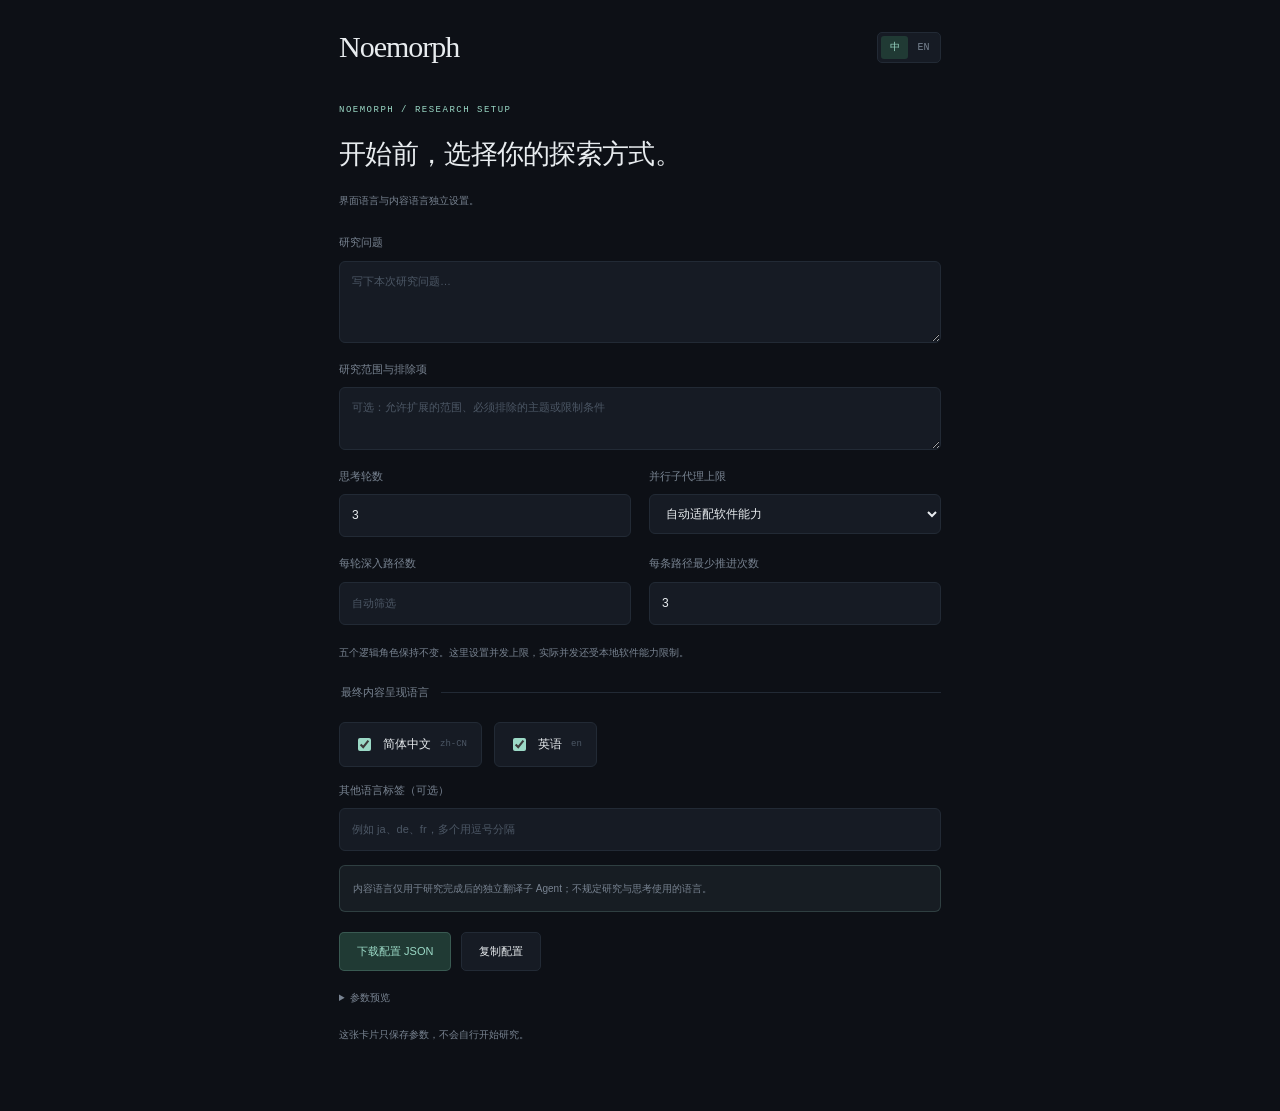
==== examples/run-card.html @ e2eb8083 "Publish Noemorph source with preserved Socrates core and interrupted acceptance disclosed" ====
<!doctype html>
<html lang="zh-CN" data-theme="dark"><head><meta charset="utf-8"><meta name="viewport" content="width=device-width,initial-scale=1"><meta name="color-scheme" content="dark light"><title>Noemorph · Run settings</title><style>@charset "UTF-8";
:root{--bg:#0d1016;--panel:#11151c;--panel-alt:#161b24;--canvas:#0b0f15;--fg:#e8ecef;--muted:#788391;--faint:#4c5765;--border:#222a35;--teal:#9bd9c6;--teal-soft:#203a34;--violet:#b6a0e4;--blue:#86b6dc;--gold:#dbbd7b;--rose:#d98f92;--edge-color:#384552;--grid:#1f2834;--shadow:0 20px 70px #0006;--sidebar:254px;--inspector:310px;font-family:Inter,-apple-system,BlinkMacSystemFont,"Segoe UI","PingFang SC","Microsoft YaHei",sans-serif;color:var(--fg);background:var(--bg);font-synthesis:none}
[data-theme=light]{--bg:#f4f3ef;--panel:#f9f8f5;--panel-alt:#efeee8;--canvas:#f3f3ee;--fg:#26342f;--muted:#6b7a73;--faint:#8c9690;--border:#dddfd6;--teal:#377c64;--teal-soft:#e1ece4;--violet:#8060ab;--blue:#487da4;--gold:#967233;--rose:#b45860;--edge-color:#bac7bd;--grid:#dce1d8;--shadow:0 20px 70px #29332912}
*{box-sizing:border-box}body{margin:0;overflow:hidden;font-size:13px}button,input,select{font:inherit}button,a,input,select{-webkit-tap-highlight-color:transparent}button{cursor:pointer;color:inherit;border:0;background:none}button:disabled{cursor:default;opacity:.45}a{color:inherit;text-decoration:none}button,input,select,a{-webkit-font-smoothing:antialiased}button:focus-visible,a:focus-visible,select:focus-visible,input:focus-visible,[tabindex]:focus-visible{outline:2px solid var(--teal);outline-offset:4px}button:hover{color:var(--teal)}button{transition:background .16s,color .16s,border-color .16s}button[hidden],[hidden]{display:none!important}.workspace{display:grid;grid-template-columns:var(--sidebar) minmax(0,1fr) var(--inspector);height:100dvh;min-height:500px}.workspace.inspector-closed{grid-template-columns:var(--sidebar) minmax(0,1fr)}.sidebar{padding:30px 22px 16px;background:var(--panel);border-right:1px solid var(--border);display:flex;flex-direction:column;overflow-y:auto;z-index:30}.brand{display:flex;align-items:center;gap:13px;font:29px Georgia,"Times New Roman",serif;letter-spacing:-1px}.brand-mark{width:38px;height:38px;position:relative;border:1px solid #6a8e7f;border-radius:50%;display:grid;place-items:center;font-size:33px;line-height:1;color:var(--teal);font-style:italic}.brand-mark>span{position:absolute;font:13px sans-serif;right:-6px;top:-2px;background:var(--panel);padding:2px}.brand-version{font:8px ui-monospace,SFMono-Regular,monospace;letter-spacing:2.2px;color:var(--muted);display:block;margin-top:7px}.tagline{font:italic 14px/1.6 Georgia,serif;color:var(--muted);margin:23px 0 21px 2px;letter-spacing:.2px}.sidebar-rule{height:1px;background:var(--border);margin-bottom:24px}.eyebrow{font:9px/1.5 ui-monospace,SFMono-Regular,monospace;color:var(--muted);letter-spacing:1.5px;display:flex;align-items:center;gap:10px}.live-dot{display:inline-block;width:5px;height:5px;background:var(--teal);border-radius:50%;box-shadow:0 0 8px #9bd9c62b;flex-shrink:0}.project-card{display:flex;width:100%;align-items:center;gap:10px;text-align:left;border:1px solid var(--border);border-radius:8px;padding:13px 11px;margin:12px 0 0;background:var(--panel-alt)}.project-icon{font-size:21px;color:var(--teal)}.project-card>span:nth-child(2){min-width:0;flex:1}.project-card strong{font-size:11px;font-weight:500;display:block;white-space:nowrap;overflow:hidden;text-overflow:ellipsis}.project-card small{display:block;font-size:9px;color:var(--muted);margin-top:6px}.project-arrow{color:var(--muted)}.demo-notice{font-size:9px;color:var(--gold);line-height:1.6;margin-top:10px}.section-heading{display:flex;align-items:center;justify-content:space-between;font-size:10px;color:var(--muted);margin:27px 2px 12px}.section-heading>span{font:8px ui-monospace,monospace;letter-spacing:1px;color:var(--faint)}.text-button{font-size:10px;padding:0;color:var(--faint)}.view-nav{display:grid;gap:4px}.view-nav>button{display:flex;align-items:center;gap:11px;padding:11px 12px;text-align:left;border-radius:6px;font-size:12px;color:var(--muted)}.view-nav>button.active{color:var(--teal);background:var(--teal-soft)}.view-nav>button>span:first-child{font-size:16px;width:18px}.nav-count{font:10px ui-monospace,monospace;margin-left:auto;opacity:.8}.role-filters{display:grid;gap:7px}.role-filter{display:flex;gap:9px;align-items:center;text-align:left;width:100%;padding:5px 2px;font-size:11px;color:var(--fg)}.role-filter[aria-pressed=false]{opacity:.35}.role-dot{width:6px;height:6px;border-radius:50%;background:var(--role);box-shadow:0 0 0 3px color-mix(in srgb,var(--role) 9%,transparent);flex-shrink:0}.role-filter .role-count{font:9px ui-monospace,monospace;color:var(--muted);margin-left:auto}.role-check{width:11px;height:11px;border:1px solid var(--faint);border-radius:3px;margin-right:3px;display:grid;place-items:center;font-size:9px;color:var(--muted)}.round-pills{display:flex;flex-wrap:wrap;gap:6px}.round-pills button{font:10px ui-monospace,monospace;color:var(--muted);padding:6px 9px;border:1px solid var(--border);border-radius:4px}.round-pills button.active{background:var(--teal-soft);color:var(--teal);border-color:color-mix(in srgb,var(--teal) 35%,transparent)}.status-select-label{display:block;font-size:10px;color:var(--muted);margin:20px 2px 8px}select{color:var(--fg);background:var(--panel-alt);border:1px solid var(--border);border-radius:5px;padding:9px;font-size:11px;width:100%}.sidebar-bottom{margin-top:auto;padding-top:30px}.local-label{font:8px ui-monospace,monospace;letter-spacing:1.2px;color:var(--muted);display:flex;gap:7px;align-items:center}.import-button{display:flex;gap:10px;align-items:center;margin-top:15px;border:1px solid var(--border);border-radius:6px;padding:11px;font-size:11px;width:100%}.import-button>span{font-size:18px;color:var(--muted)}kbd{font:9px ui-monospace,monospace;color:var(--faint);border:1px solid var(--border);border-radius:3px;padding:2px 4px}.import-button kbd{margin-left:auto;font-size:8px}.sidebar-bottom p{font-size:9px;color:var(--faint);text-align:center;margin:17px 0 0}.main{min-width:0;display:flex;flex-direction:column;height:100dvh;min-height:500px;position:relative}.topbar{height:68px;flex-shrink:0;border-bottom:1px solid var(--border);display:flex;align-items:center;justify-content:space-between;padding:0 30px}.breadcrumb{display:flex;gap:13px;align-items:center;font-size:10px;color:var(--muted)}.breadcrumb strong{font-weight:500;color:var(--fg)}.slash{color:var(--faint)}.small-tag{font:7px ui-monospace,monospace;letter-spacing:1px;padding:4px 6px;border:1px solid var(--border);border-radius:3px;color:var(--muted)}.topbar-actions{display:flex;align-items:center;gap:12px;position:relative}.icon-button{min-width:30px;height:30px;border:1px solid transparent;border-radius:5px;font-size:16px;display:grid;place-items:center;color:var(--muted)}.icon-button:hover,.icon-button.active{background:var(--panel-alt);border-color:var(--border);color:var(--fg)}#help-button{font:12px Georgia,serif;border:1px solid var(--border);width:23px;min-width:23px;height:23px;border-radius:50%}.button{font-size:11px;border:1px solid var(--border);border-radius:5px;padding:9px 13px;background:var(--panel-alt)}.export-button{display:flex;align-items:center;gap:9px}.chevron{color:var(--muted)}.popover{position:absolute;right:0;top:44px;z-index:60;background:var(--panel);padding:6px;border:1px solid var(--border);box-shadow:var(--shadow);border-radius:8px;min-width:210px}.popover button{display:block;width:100%;text-align:left;padding:11px;font-size:12px;border-radius:4px}.popover button:hover{background:var(--panel-alt)}.popover button>span{display:block;color:var(--muted);font-size:9px;margin-top:5px}.research-header{padding:31px 32px 29px;display:flex;align-items:center;gap:28px;justify-content:space-between;border-bottom:1px solid var(--border)}.research-header>div:first-child{min-width:0}.research-header .eyebrow{font-size:8px;letter-spacing:1.65px;color:var(--teal)}h1{font-size:25px;font-weight:450;letter-spacing:-.7px;margin:12px 0 10px;line-height:1.5}h1 em{font-style:normal;color:var(--muted)}#question-title{font-size:11px;color:var(--muted);margin:0;line-height:1.7;max-width:620px;display:-webkit-box;-webkit-line-clamp:2;-webkit-box-orient:vertical;overflow:hidden}.research-stats{display:flex;gap:25px;flex-shrink:0}.research-stats>div{display:flex;flex-direction:column;gap:9px;min-width:52px}.research-stats strong{font:30px/1 Georgia,serif;font-weight:normal}.research-stats span{font-size:9px;color:var(--muted);white-space:nowrap}.research-stats>div:last-child strong{color:var(--teal)}.map-toolbar{height:64px;flex-shrink:0;display:flex;align-items:center;justify-content:space-between;padding:0 25px;border-bottom:1px solid var(--border);gap:12px}.map-title{display:flex;gap:10px;align-items:center;white-space:nowrap}.map-title strong{font-size:11px;font-weight:500}.map-title .muted{font:9px ui-monospace,monospace}.muted{color:var(--muted)}.map-indicator{width:5px;height:5px;background:var(--teal);border-radius:50%}.toolbar-actions{display:flex;align-items:center;gap:8px}.search-box{display:flex;gap:9px;align-items:center;position:relative;border:1px solid var(--border);border-radius:5px;padding:7px 9px;color:var(--muted);background:var(--panel)}.search-box input{background:none;border:none;outline:none;color:var(--fg);font-size:10px;width:170px;min-width:0}.search-box input::placeholder{color:var(--faint)}.search-box kbd{border:0}.search-results{position:absolute;top:39px;right:0;min-width:320px;width:100%;max-height:380px;overflow:auto;border:1px solid var(--border);border-radius:7px;background:var(--panel);box-shadow:var(--shadow);padding:6px;z-index:50}.search-results>button{padding:11px;text-align:left;display:flex;align-items:flex-start;gap:10px;width:100%;font-size:11px;line-height:1.5;border-radius:4px}.search-results>button:hover,.search-results>button:focus{background:var(--panel-alt)}.search-results small{display:block;color:var(--muted);font-size:9px;margin-top:4px}.search-results p{padding:10px;font-size:11px}.map-area{position:relative;flex:1;min-height:200px;overflow:hidden;background-color:var(--canvas);background-image:radial-gradient(var(--grid) .65px,transparent .65px);background-size:22px 22px}.map-ambient{position:absolute;width:700px;height:700px;left:50%;top:42%;transform:translate(-50%,-50%);background:radial-gradient(ellipse, color-mix(in srgb,var(--teal) 3%,transparent),transparent 63%);pointer-events:none}#graph{width:100%;height:100%;display:block;cursor:grab;touch-action:none;position:relative;user-select:none}#graph.dragging{cursor:grabbing}.canvas-caption{position:absolute;top:23px;left:26px;display:flex;gap:10px;pointer-events:none;color:var(--faint)}.canvas-caption .compass{font-size:24px;opacity:.7}.canvas-caption>div{font:7px ui-monospace,monospace;letter-spacing:1.5px;padding-top:4px}.canvas-caption small{font:9px/1.4 sans-serif;letter-spacing:.4px;display:block;margin-top:7px;color:var(--faint)}.map-bottom{position:absolute;bottom:20px;left:26px;right:22px;display:flex;justify-content:space-between;align-items:flex-end;gap:16px;pointer-events:none}.map-bottom>*{pointer-events:auto}.map-legend{display:flex;gap:14px;flex-wrap:wrap;padding-bottom:7px;font-size:8px;color:var(--muted);max-width:65%}.map-legend>span{display:flex;gap:6px;align-items:center}.map-legend i{display:block;width:16px;height:0;border-top:1px solid var(--muted);opacity:.7}.map-legend i.legend-dashed{border-top-style:dashed}.map-legend i.legend-frontier{width:6px;height:6px;border:1px dashed var(--muted);border-radius:50%}.zoom-controls{display:flex;align-items:center;background:var(--panel);border:1px solid var(--border);border-radius:6px;box-shadow:0 3px 12px #0002;padding:3px}.zoom-controls>button{width:28px;height:28px;font-size:17px;color:var(--muted);border-radius:3px}.zoom-controls>button:hover{background:var(--panel-alt);color:var(--fg)}.zoom-controls #zoom-level{font:9px ui-monospace,monospace;width:45px}.zoom-controls>span{height:16px;width:1px;background:var(--border);margin:0 3px}.minimap-wrap{position:absolute;bottom:77px;right:22px;background:color-mix(in srgb,var(--panel) 90%,transparent);border:1px solid var(--border);border-radius:5px;width:150px;padding:9px}.minimap-label{font:6px ui-monospace,monospace;letter-spacing:1px;color:var(--faint);display:flex;justify-content:space-between;margin-bottom:4px}#minimap{width:100%;height:77px;display:block;cursor:crosshair}.minimap-viewport{fill:color-mix(in srgb,var(--teal) 6%,transparent);stroke:var(--teal);stroke-width:.6;rx:3}.node{cursor:pointer;outline:none;--node-color:var(--teal)}.node circle.halo{fill:var(--node-color);opacity:0;transition:opacity .25s}.node .disc{fill:var(--canvas);stroke:var(--node-color);stroke-width:1.4;transition:fill .15s,stroke-width .15s}.node .inner-disc{fill:var(--node-color);opacity:.09}.node.frontier .disc,.node.blocked .disc{stroke-dasharray:3 4;opacity:.7}.node.question .disc{fill:var(--teal-soft);stroke-width:1.5}.node.selected .halo{opacity:.11}.node.selected .disc,.node:focus-visible .disc{stroke-width:2.7}.node:hover .halo{opacity:.1}.node.selected .orbit{opacity:.5}.node .orbit{fill:none;stroke:var(--node-color);stroke-width:.6;opacity:0;stroke-dasharray:2 5}.node .node-symbol{font:16px Georgia,serif;fill:var(--node-color);text-anchor:middle;dominant-baseline:central}.node.question .node-symbol{font-size:28px;font-style:italic}.node .node-label{font-size:12px;fill:var(--fg);text-anchor:middle;paint-order:stroke;stroke:var(--canvas);stroke-width:5px;stroke-linejoin:round;pointer-events:none}.node .node-meta{font:8px ui-monospace,monospace;fill:var(--muted);text-anchor:middle;paint-order:stroke;stroke:var(--canvas);stroke-width:4px;pointer-events:none}.node .expand-badge circle{fill:var(--panel-alt);stroke:var(--node-color);stroke-width:.8}.node .expand-badge text{font:8px ui-monospace,monospace;text-anchor:middle;dominant-baseline:central;fill:var(--node-color)}.node .node-link-button circle{fill:var(--panel);stroke:var(--border);stroke-width:1}.node .node-link-button text{font:11px sans-serif;fill:var(--muted);text-anchor:middle;dominant-baseline:central}.node .node-link-button:hover circle{stroke:var(--node-color)}.node .node-link-button:hover text{fill:var(--node-color)}.edge-path{fill:none;stroke:var(--edge-color);stroke-width:1;opacity:.75}.edge-path.analogy,.edge-path.transfer,.edge-path.related{stroke-dasharray:4 5}.edge-path.conflict{stroke:var(--rose);stroke-dasharray:3 4}.edge-path.highlight{stroke:var(--teal);opacity:.75;stroke-width:1.5}.edge-label{font-size:8px;fill:var(--faint);text-anchor:middle;paint-order:stroke;stroke:var(--canvas);stroke-width:5px;pointer-events:none}.node.dim{opacity:.18}.edge.dim{opacity:.12}.lod-low .node-meta,.lod-low .node-link-button,.lod-low .edge-label{display:none}.lod-low .node-label{font-size:14px}.hide-edge-labels .edge-label{display:none}.statusbar{height:32px;flex-shrink:0;display:flex;align-items:center;justify-content:space-between;gap:12px;padding:0 24px;border-top:1px solid var(--border);font-size:8px;color:var(--muted)}.statusbar>span:first-child{display:flex;align-items:center;gap:8px;min-width:0}.statusbar #status-message{white-space:nowrap;overflow:hidden;text-overflow:ellipsis}#status-hint{color:var(--faint);white-space:nowrap}.inspector{background:var(--panel);border-left:1px solid var(--border);height:100dvh;overflow:hidden;display:flex;flex-direction:column;z-index:25}.inspector-top{height:68px;flex-shrink:0;padding:0 22px;display:flex;align-items:center;justify-content:space-between;border-bottom:1px solid var(--border)}.inspector-top .eyebrow{font-size:8px}.inspector-scroll{padding:25px 23px;overflow-y:auto;flex:1;scrollbar-width:thin;scrollbar-color:var(--border) transparent}.node-kicker{display:flex;gap:8px;align-items:center;font-size:9px;color:var(--muted);margin-bottom:15px}.node-kicker .role-dot{width:5px;height:5px}.node-number{margin-left:auto;font:8px ui-monospace,monospace;color:var(--faint)}.inspector h2{font-size:21px;line-height:1.65;font-weight:500;letter-spacing:-.4px;margin:0 0 17px;overflow-wrap:anywhere}.node-badges{display:flex;gap:7px;flex-wrap:wrap;margin:0 0 20px}.badge{font-size:9px;line-height:1.5;padding:4px 7px;background:var(--panel-alt);border:1px solid var(--border);border-radius:4px;color:var(--muted)}.badge.evidence{color:var(--teal);background:var(--teal-soft);border-color:transparent}.badge.uncertain{color:var(--gold)}.inspector-tabs{display:flex;border-bottom:1px solid var(--border);gap:22px;margin:0 0 21px}.inspector-tabs>button{font-size:10px;color:var(--muted);padding:0 0 12px;border-bottom:1px solid transparent}.inspector-tabs>button.active{color:var(--fg);border-color:var(--teal)}.inspector-section{margin-top:23px}.inspector-section>h3{font-size:9px;font-weight:500;letter-spacing:.8px;color:var(--muted);display:flex;align-items:center;justify-content:space-between;margin:0 0 12px}.inspector-section>p,.inspector-description{font-size:11px;line-height:1.95;color:var(--muted);white-space:pre-wrap;overflow-wrap:anywhere;margin:0}.inspector-description{color:var(--fg);opacity:.84}.importance-scale{display:flex;gap:4px;align-items:center;margin:8px 0}.importance-scale i{height:3px;flex:1;background:var(--border);border-radius:2px}.importance-scale i.filled{background:var(--teal);opacity:.65}.importance-note{font-size:8px;color:var(--faint);line-height:1.8}.reference-card{padding:11px;border:1px solid var(--border);border-radius:6px;background:var(--panel-alt);margin-bottom:8px}.reference-title{font-size:10px;line-height:1.6;color:var(--fg);display:flex;align-items:flex-start;gap:8px;overflow-wrap:anywhere}.reference-title>span:first-child{color:var(--teal);font-size:12px;flex-shrink:0}.reference-card small{display:block;font:8px/1.7 ui-monospace,monospace;color:var(--faint);margin:6px 0 0 20px;overflow-wrap:anywhere}.reference-card a{display:inline-flex;gap:5px;font-size:9px;color:var(--teal);margin:10px 0 0 20px}.reference-card a:hover{text-decoration:underline}.reference-empty{font-size:10px;line-height:1.8;color:var(--faint);border:1px dashed var(--border);border-radius:5px;padding:12px}.next-question{background:color-mix(in srgb,var(--teal) 5%,var(--panel));border:1px solid color-mix(in srgb,var(--teal) 16%,transparent);border-radius:7px;padding:13px;margin-top:22px}.next-question>span{display:block;font:8px ui-monospace,monospace;color:var(--teal);letter-spacing:1.5px}.next-question>p{font-size:11px;line-height:1.9;color:var(--fg);margin:10px 0}.next-question button{padding:0;color:var(--teal);font-size:10px;margin-top:2px}.inspector-actions{display:flex;gap:7px;margin-top:22px}.inspector-actions button{flex:1;padding:10px 6px;font-size:10px;border:1px solid var(--border);border-radius:5px}.inspector-actions button:first-child{background:var(--teal-soft);color:var(--teal);border-color:transparent}.origin-id{font:8px/1.8 ui-monospace,monospace;color:var(--faint);margin-top:23px;overflow-wrap:anywhere}.connection-card{display:block;width:100%;text-align:left;border:1px solid var(--border);padding:12px;border-radius:6px;margin-bottom:8px;font-size:11px;line-height:1.7}.connection-card small{display:block;color:var(--muted);font-size:8px;margin-bottom:4px}.path-crumbs{display:flex;flex-wrap:wrap;gap:5px;font-size:9px;color:var(--muted);line-height:1.8}.path-crumbs button{color:var(--muted);padding:0;font-size:9px;max-width:160px;overflow:hidden;white-space:nowrap;text-overflow:ellipsis}.path-crumbs button:hover{color:var(--teal)}.inspector-details{margin-top:20px}.inspector-details summary{font-size:10px;color:var(--muted);cursor:pointer}.inspector-details dt{font:8px ui-monospace,monospace;color:var(--faint);margin-top:12px}.inspector-details dd{font-size:10px;line-height:1.8;color:var(--muted);margin:5px 0;white-space:pre-wrap;overflow-wrap:anywhere}.reopen-inspector{position:absolute;right:14px;top:84px;border-color:var(--border);background:var(--panel);z-index:24}.empty-state{position:absolute;left:50%;top:48%;transform:translate(-50%,-50%);text-align:center;padding:25px;width:300px;background:var(--panel);border:1px solid var(--border);border-radius:10px;box-shadow:var(--shadow)}.empty-state>span{font-size:30px;color:var(--teal);display:block;margin-bottom:18px}.empty-state strong{font-size:13px}.empty-state p{font-size:11px;color:var(--muted);line-height:1.8}.empty-state button{margin-top:10px}.toast{position:fixed;bottom:52px;left:50%;transform:translateX(-50%);z-index:100;background:var(--fg);color:var(--bg);font-size:12px;line-height:1.7;padding:12px 20px;border-radius:6px;box-shadow:var(--shadow);max-width:calc(100vw - 30px)}dialog{background:var(--panel);color:var(--fg);border:1px solid var(--border);border-radius:12px;width:500px;max-width:90vw;padding:26px;box-shadow:var(--shadow)}dialog::backdrop{background:#0009;backdrop-filter:blur(3px)}.dialog-title{display:flex;align-items:center;justify-content:space-between;font-size:19px}dialog>p{font-size:12px;line-height:1.9;color:var(--muted)}.help-grid{display:grid;grid-template-columns:115px 1fr;gap:14px;margin:24px 0;align-items:start}.help-grid kbd{font-size:10px;width:fit-content}.help-grid span{font-size:11px;color:var(--muted);line-height:1.6}dialog .help-footnote{font-size:10px;border-top:1px solid var(--border);padding-top:16px}.drop-target{position:absolute;inset:12px;background:color-mix(in srgb,var(--panel) 92%,transparent);border:1px dashed var(--teal);border-radius:10px;display:grid;place-items:center;font-size:20px;z-index:60;pointer-events:none}.mobile-menu{display:none}.map-area:fullscreen{height:100dvh;width:100vw}.map-area:fullscreen .minimap-wrap{width:200px}
@media(min-width:1600px){:root{--sidebar:276px;--inspector:350px}.research-header{padding:36px 40px}h1{font-size:29px}.research-stats{gap:35px}.inspector-scroll{padding:30px 27px}.tagline{font-size:15px}}
@media(max-width:1250px){:root{--sidebar:218px;--inspector:280px}.sidebar{padding:26px 16px 16px}.research-header{padding:24px;gap:15px;align-items:flex-start}h1{font-size:22px}.research-stats{gap:15px}.research-stats strong{font-size:26px}.research-stats span{font-size:8px}.search-box input{width:125px}.topbar{padding:0 24px}.map-toolbar{padding:0 20px;gap:8px}.map-title{gap:7px}.map-title .muted{font-size:8px}.map-legend{gap:9px}.inspector-scroll{padding:22px 19px}}
@media(max-width:1060px){:root{--sidebar:210px;--inspector:290px}.workspace{grid-template-columns:var(--sidebar) minmax(0,1fr)}.inspector{position:fixed;right:0;top:68px;bottom:0;height:calc(100dvh - 68px);width:var(--inspector);box-shadow:-20px 0 50px #0003}.inspector-top{height:48px}.inspector-closed .inspector{display:none}.research-stats{gap:26px}.map-legend{max-width:55%}.reopen-inspector{right:14px}.research-header{padding:28px}.map-toolbar{padding:0 24px}}
@media(max-height:800px){.sidebar{padding-top:22px}.sidebar-rule{margin-bottom:20px}.tagline{margin:18px 0}.section-heading{margin-top:22px}.sidebar-bottom{padding-top:20px}.research-header{padding-top:23px;padding-bottom:23px}.inspector-scroll{padding-top:22px}}
@media(max-width:720px){.workspace,.workspace.inspector-closed{grid-template-columns:minmax(0,1fr)}.sidebar{position:fixed;inset:0 auto 0 0;width:254px;transform:translateX(-100%);transition:transform .2s;box-shadow:10px 0 50px #0004}.workspace.sidebar-open .sidebar{transform:translateX(0)}.mobile-menu{display:grid;min-width:25px;width:25px;height:25px;font-size:12px}.breadcrumb{gap:9px}.small-tag{display:none}.topbar{height:55px;padding:0 16px}.topbar-actions{gap:8px}.research-header{padding:22px 20px;display:block}.research-header .eyebrow{font-size:7px;letter-spacing:1.3px}h1{font-size:21px;margin-top:9px}#question-title{font-size:10px}.research-stats{margin-top:19px;gap:25px}.research-stats>div{display:flex;flex-direction:row;gap:8px;align-items:baseline}.research-stats strong{font-size:24px}.research-stats span{font-size:8px}.map-toolbar{height:56px;padding:0 15px}.map-title .muted{display:none}.search-box{padding:6px 7px;gap:6px}.search-box input{width:105px;font-size:9px}.search-box kbd{display:none}.toolbar-actions{gap:3px}.toolbar-actions .icon-button{min-width:27px;font-size:14px}.search-results{min-width:270px;right:-52px}.canvas-caption{top:17px;left:18px}.canvas-caption small{display:none}.canvas-caption>div{font-size:6px}.map-bottom{left:16px;right:16px;bottom:15px}.map-legend{max-width:45%;gap:8px;font-size:7px}.minimap-wrap{right:16px;bottom:68px;width:110px}#minimap{height:55px}.statusbar{padding:0 15px;height:28px;font-size:7px}#status-hint{display:none}.inspector{top:auto;bottom:0;height:60dvh;width:100%;border-top:1px solid var(--border);border-radius:16px 16px 0 0;box-shadow:0 -20px 80px #0004}.inspector-top{height:47px}.inspector-scroll{padding:18px 22px 35px}.inspector h2{font-size:19px}.reopen-inspector{top:auto;bottom:42px;right:14px}.node .node-label{font-size:13px}.brand{font-size:28px}.map-area:fullscreen .map-legend{max-width:55%}}
@media(prefers-reduced-motion:reduce){*{transition:none!important;scroll-behavior:auto!important}}
@media(max-height:550px){.main,.workspace{min-height:0}.topbar{height:43px}.research-header{padding:13px 20px}.research-header .eyebrow{display:none}.research-header h1{font-size:17px;margin:0 0 5px}.research-header p{font-size:9px}.research-stats{margin-top:10px;gap:20px}.research-stats strong{font-size:21px}.map-toolbar{height:47px}.map-area{min-height:100px}.canvas-caption,.minimap-wrap{display:none}.statusbar{height:24px}.map-bottom{bottom:10px}.map-legend{display:none}.inspector{top:auto;bottom:0;height:80dvh}.sidebar{padding-top:18px}.sidebar .tagline{display:none}.sidebar-rule{margin-top:20px}.sidebar-bottom{margin-top:20px}.section-heading{margin-top:20px}}
@media(max-width:360px){.topbar{padding:0 10px}.breadcrumb{font-size:9px;gap:6px}.topbar-actions{gap:5px}.export-button{font-size:9px;padding:7px 9px;gap:5px}.research-header{padding-left:15px;padding-right:15px}.research-header h1{font-size:17px;letter-spacing:-.4px}.search-box input{width:85px}.toolbar-actions #labels-button{display:none}.map-title{gap:5px}.map-title strong{font-size:10px}.map-toolbar{padding:0 10px}.map-bottom{right:10px;left:10px}}
.node.primary .node-label{font-size:13px;font-weight:500}.node:not(.primary) .node-label{font-size:11px;opacity:.87}.lod-low .node.primary .node-link-button{display:initial}.minimap-wrap{top:22px;bottom:auto}.minimap-label{align-items:center}.minimap-label>button{font:11px ui-monospace,monospace;padding:0 2px;color:var(--muted)}
@media(max-width:720px){.minimap-wrap{top:17px;bottom:auto}}
.sr-only{position:absolute;width:1px;height:1px;padding:0;margin:-1px;overflow:hidden;clip:rect(0,0,0,0);white-space:nowrap;border:0}.language-switch{display:flex;gap:2px;padding:3px;background:var(--panel-alt);border:1px solid var(--border);border-radius:5px;flex-shrink:0}.language-switch button{font:10px ui-monospace,monospace;min-width:27px;height:23px;border-radius:3px;color:var(--muted)}.language-switch button[aria-pressed=true]{background:var(--teal-soft);color:var(--teal)}.content-language-control{margin-right:auto;min-width:0}.content-language-control select{width:136px;max-width:100%;font-size:10px;padding:7px 20px 7px 8px;height:31px;text-overflow:ellipsis}.run-settings-dialog{width:640px;max-height:90dvh;overflow:auto}.settings-form{margin-top:24px}.setting-field{display:flex;flex-direction:column;gap:9px;margin-bottom:18px;min-width:0}.setting-field>label,.setting-languages legend{font-size:11px;color:var(--muted);line-height:1.6}.setting-field input,.setting-field textarea,.setting-field select{width:100%;font-family:inherit;font-size:12px;line-height:1.6;color:var(--fg);background:var(--panel-alt);border:1px solid var(--border);padding:11px 12px;border-radius:6px;resize:vertical}.setting-field input::placeholder,.setting-field textarea::placeholder{color:var(--faint);font-size:11px}.settings-grid{display:grid;grid-template-columns:1fr 1fr;gap:0 18px}.setting-note{font-size:10px;line-height:1.9;color:var(--muted);margin:0 0 22px}.setting-languages{border:0;border-top:1px solid var(--border);margin:22px 0 0;padding:20px 0 0;display:flex;flex-wrap:wrap;gap:12px}.setting-languages legend{padding-right:12px}.language-choice{display:flex;align-items:center;gap:9px;padding:12px 14px;border:1px solid var(--border);border-radius:6px;font-size:12px;cursor:pointer;background:var(--panel-alt)}.language-choice input{accent-color:var(--teal)}.language-choice code{color:var(--faint);font-size:9px}.setting-wide{width:100%}.setting-languages .setting-field{margin:3px 0 0}.language-policy{padding:13px;border:1px solid color-mix(in srgb,var(--teal) 18%,transparent);border-radius:6px;background:color-mix(in srgb,var(--teal) 4%,var(--panel));margin:14px 0 20px}.settings-actions{display:flex;gap:10px;flex-wrap:wrap}.settings-actions .button{padding:11px 17px}.settings-actions .setting-primary{background:var(--teal-soft);color:var(--teal);border-color:color-mix(in srgb,var(--teal) 20%,transparent)}.settings-preview{margin:20px 0;font-size:10px;color:var(--muted)}.settings-preview summary{cursor:pointer}.config-preview{font:10px/1.7 ui-monospace,monospace;white-space:pre-wrap;overflow-wrap:anywhere;padding:14px;background:var(--canvas);border:1px solid var(--border);border-radius:6px}.setting-error{color:var(--rose);font-size:11px;line-height:1.8}.setting-saved{color:var(--teal);font-size:11px;line-height:1.8}.run-card-page{overflow:auto;min-height:100dvh}.run-card-shell{max-width:650px;margin:0 auto;padding:30px 24px 45px}.run-card-header{display:flex;align-items:center;justify-content:space-between;margin-bottom:40px}.card-brand{font:30px Georgia,serif;letter-spacing:-1px}.run-card-shell h1{font-size:27px;line-height:1.7;margin:14px 0}.run-card-shell .eyebrow{color:var(--teal);font-size:9px}
@media(max-width:1250px){.content-language-control select{width:113px}.search-box input{width:110px}.topbar-actions{gap:8px}.map-toolbar{gap:9px}}
@media(max-width:1060px){.content-language-control select{width:140px}}
@media(max-width:720px){.content-language-control select{width:102px;font-size:9px;padding-right:12px}.search-box input{width:80px}.map-title{gap:6px}.map-toolbar{gap:7px}.toolbar-actions{gap:2px}.topbar{padding:0 12px}.topbar-actions{gap:4px}.topbar-actions .icon-button{min-width:26px;width:26px;font-size:14px}.language-switch{padding:2px}.language-switch button{min-width:23px;font-size:9px;height:21px}.topbar .breadcrumb>span:not(.slash){display:none}.topbar .breadcrumb .slash{display:none}.run-settings-dialog{padding:20px;max-height:93dvh}.settings-grid{gap:0 12px}.setting-field input,.setting-field textarea,.setting-field select{font-size:12px}.run-card-shell{padding:23px 20px}.run-card-header{margin-bottom:30px}.run-card-shell h1{font-size:23px}.settings-actions .button{font-size:11px}.map-toolbar .toolbar-actions #labels-button{display:none}}
@media(max-width:360px){.content-language-control select{width:88px}.search-box input{width:65px}.topbar #help-button{display:none}.topbar .breadcrumb{display:none}.topbar-actions{width:100%;justify-content:flex-end}.topbar-actions .language-switch{margin-right:auto}.settings-grid{grid-template-columns:1fr}.run-card-shell{padding:20px 16px}}
:lang(en) .research-header h1 em::before{content:' '}

/* Compact overviews keep long translated titles away from neighboring nodes. */
.lod-compact .node-meta{display:none}.lod-compact .node.primary .node-label{font-size:11.5px}
</style></head>
<body class="run-card-page"><main class="run-card-shell"><header class="run-card-header"><a class="card-brand" href="#">Noemorph</a><div class="language-switch" aria-label="界面语言"><button data-card-lang="zh-CN" aria-pressed="true">中</button><button data-card-lang="en" aria-pressed="false">EN</button></div></header><div class="eyebrow">NOEMORPH / RESEARCH SETUP</div><h1>开始前，选择你的探索方式。</h1><p class="setting-note">界面语言与内容语言独立设置。</p><div id="run-settings-root"></div></main>
<script id="run-card-data" type="application/json">{"config": {"schema_version": "noemorph-run-config/1.0", "question": "", "scope": "", "macro_rounds": 3, "max_parallel_agents": null, "top_n": null, "depth_hops": 3, "presentation_languages": ["zh-CN", "en"], "ui_language": "zh-CN", "research_language_policy": "unconstrained", "logical_roles": 5, "breadth_per_role": 5}}</script><script>/* Interface strings only. Graph translations live in separate declared variants. */
(function (root, factory) {
  const api = factory();
  if (typeof module === 'object' && module.exports) module.exports = api;
  else root.SocratesI18n = api;
})(typeof globalThis !== 'undefined' ? globalThis : this, function () {
  'use strict';
  const pairs = [
    ['研究范围与排除项','Scope and exclusions'],['可选：允许扩展的范围、必须排除的主题或限制条件','Optional: allowed expansion, excluded topics, or constraints'],
    ['Noemorph 首页','Noemorph home'],['中文界面','Chinese interface'],['工作空间','Workspace'],['知识图谱','Knowledge map'],['知识探索地图','Knowledge atlas'],
    ['每一个发现，','Every discovery,'],['都是新的起点。','a new beginning.'],
    ['知识节点','Knowledge nodes'],['探索连接','Connections'],['待深入方向','Open directions'],
    ['浏览图谱','Browse the map'],['主要发现','Key discoveries'],['完整网络','Full network'],['待探索分支','Open branches'],
    ['逻辑探索路径','Logical exploration paths'],['重置','Reset'],['研究轮次','Research rounds'],['探索状态','Exploration status'],
    ['所有状态','All statuses'],['已做深度探索','Explored in depth'],['尚未深入','Not yet explored in depth'],['未解决 / 受阻','Unresolved / blocked'],['存在反证','Contradicted'],
    ['问题与概念','Question & concepts'],['谓词拓展','Predicate expansion'],['主词替换','Subject substitution'],['谓词抽象','Predicate abstraction'],['主词抽象','Subject abstraction'],
    ['已发现','Discovered'],['直接证据','Direct evidence'],['有限支持','Supported with limits'],['推断','Inferred'],['尚未证实','Unverified'],['证据冲突','Conflicting evidence'],
    ['全部','All'],['导出','Export'],['导入研究图谱','Import graph'],['跟随证据，让问题继续生长。','Follow the evidence. Let the question grow.'],
    ['交互演示 · 示例不构成研究证据','Interactive demo · Examples are not research evidence'],
    ['寻找概念、线索或问题…','Find a concept, lead, or question…'],['搜索所有节点','Search all nodes'],
    ['缩小看见联系，靠近看见细节。','Zoom out for connections. Zoom in for detail.'],
    ['这里还没有匹配的线索','No matching leads here yet'],['调整路径、轮次或探索状态，再看看。','Try different paths, rounds, or statuses.'],['重置筛选','Reset filters'],
    ['探索路径','Exploration path'],['类比 / 待验证联系','Analogy / unverified link'],['界面语言','Interface language'],['图谱内容语言','Graph content language'],
    ['跟随界面','Follow interface'],['原始记录（混合 / 未标注）','Source (mixed / untagged)'],['运行参数','Run settings'],
    ['切换明暗主题','Toggle light / dark theme'],['打开操作指南','Open interaction guide'],['操作指南','Interaction guide'],
    ['切换连线标签','Toggle connection labels'],['适应窗口','Fit to window'],['适应窗口 · F','Fit to window · F'],
    ['缩小','Zoom out'],['放大','Zoom in'],['重置缩放','Reset zoom'],['重置为 100%','Reset to 100%'],['全屏图谱','Fullscreen map'],
    ['打开导航','Open navigation'],['收起节点详情','Close node details'],['打开节点详情','Open node details'],
    ['收起缩略导航','Collapse minimap'],['展开缩略导航','Expand minimap'],['缩略导航图，点击定位；按 Enter 适应全部节点','Minimap: click to navigate; Enter to fit all nodes'],
    ['可拖动缩放的交互知识图谱','Interactive knowledge map with pan and zoom'],
    ['知识图谱。拖动空白移动，滚轮缩放；Tab 选择节点，Enter 打开详情。','Knowledge map. Drag the background to pan, scroll to zoom; Tab to choose a node, Enter for details.'],
    ['图谱导航','Map navigation'],['显示范围','View scope'],['节点详情','Node details'],['线索详情','Lead details'],
    ['独立交互 HTML','Standalone interactive HTML'],['可离线打开','Works offline'],['完整图谱 JSON','Complete graph JSON'],['包含全部节点与视图','Includes all nodes and the view'],
    ['当前视图 SVG','Current view as SVG'],['可编辑矢量图','Editable vector image'],['当前语言 JSON','Current language JSON'],['全部语言 JSON','All languages JSON'],
    ['研究记录仅在当前设备中处理','Research records are processed on this device'],['拖动移动 · 滚轮缩放 · 双击节点展开','Drag to pan · Scroll to zoom · Double-click to expand'],
    ['松开以导入图谱 JSON','Drop to import graph JSON'],['探索，从一个问题开始。','Exploration starts with a question.'],['关闭指南','Close guide'],
    ['地图只呈现已有记录。大小与主次表示阅读优先级；证据等级单独标注。未入选纵深研究的发现依然保留。','The map presents existing records. Size indicates reading priority; evidence strength is shown separately. Findings not selected for deeper study are retained.'],
    ['拖动空白','Drag background'],['移动地图','Pan the map'],['滚轮 / 双指','Scroll / pinch'],['以指针为中心缩放；触屏支持双指缩放','Zoom around the pointer; pinch to zoom on touchscreens'],
    ['拖动节点','Drag a node'],['调整位置；导出会保留布局','Adjust its position; exports keep the layout'],['单击 / Enter','Click / Enter'],['查看发现、证据与下一问','Read findings, evidence, and the next question'],
    ['双击 / +n','Double-click / +n'],['展开或收起下一级线索','Expand or collapse the next level'],['搜索完整图谱，包括隐藏节点','Search the whole graph, including hidden nodes'],
    ['适应当前窗口','Fit the current window'],['退出搜索或关闭详情','Exit search or close details'],
    ['“探索路径”是研究记录的先后关系，不自动表示因果。类比、迁移及冲突关系必须以节点记录和原始证据为准。','Exploration paths show the order of research records, not automatic causation. Check node records and original evidence for analogies, transfer, and conflicts.'],
    ['交互演示 · 所有示例发现仅用于展示界面','Interactive demo · All example findings illustrate the interface only'],
    ['本地图谱 · 阅读优先级与证据等级分别呈现','Local graph · Reading priority and evidence strength are separate'],
    ['已载入研究记录 · {count} 条导入说明，详见主问题节点','Research loaded · {count} import notes in the original-question node'],
    ['{rounds} 轮探索 · {nodes} 个节点','{rounds} rounds · {nodes} nodes'],['原始问题','Original question'],['研究起点','Research starting point'],
    ['第 {round} 轮','Round {round}'],['连接 · {count}','Connections · {count}'],['当前没有记录关联。','No connections are recorded yet.'],
    ['记录中的探索路径','Recorded exploration path'],['此节点保留为研究线索；尚未记录详细结论。','This node is retained as a lead; detailed findings are not recorded yet.'],
    ['阅读优先级 {importance} / 5','Reading priority {importance} / 5'],['图谱中的阅读优先级','Reading priority in the map'],['表示展示主次，不代表证据更强。','Display priority does not imply stronger evidence.'],
    ['回溯研究路径','Trace the research path'],['当前线索','Current lead'],['参考资料与原始文件','References & original files'],['参考资料','Reference'],
    ['本地研究文件','Local research file'],['打开文件','Open file'],['打开来源','Open source'],['打开{label}','Open {label}'],
    ['来源标识尚未解析为链接','Source identifier has not been resolved to a link'],['尚无可跳转的资料。此处不会自动生成引用或补造来源。','No source links are available yet. References are never invented here.'],
    ['THE NEXT QUESTION','THE NEXT QUESTION'],['下一问','The next question'],['THE ORIGINAL QUESTION','THE ORIGINAL QUESTION'],
    ['{count} 条已记录的下级线索尚未展开。它们会把这个问题带向哪里？','{count} recorded child leads are still collapsed. Where might they take this question?'],
    ['展开 {count} 条线索 →','Explore {count} leads →'],['展开 {count} 个下级线索','Expand {count} child leads'],['收起下级线索','Collapse child leads'],
    ['定位此节点 ⌖','Locate node ⌖'],['无下级线索','No child leads'],['展开下级 +','Expand children +'],['收起下级 −','Collapse children −'],['下级已展示','Children are visible'],
    ['查看原始逻辑与边界记录','View logic and boundary records'],['导入说明 · {count}','Import notes · {count}'],
    ['这是当前记录的末端线索。下一问可在节点详情中查看。','This is the end of the current recorded path. See node details for the next question.'],
    ['当前浏览器不支持全屏，可使用窗口最大化。','Fullscreen is unavailable in this browser. You can maximize the window.'],['当前浏览器未允许全屏。','The browser did not allow fullscreen.'],
    [' · 当前已折叠',' · Currently collapsed'],['没有找到匹配的线索。试试原始方向 ID。','No matching leads. Try an original direction ID.'],
    ['文件超过 25 MB，请按研究批次导出。','The file exceeds 25 MB. Export smaller research batches.'],
    ['已打开 {count} 个知识节点，完整数据保留在本地。','Opened {count} knowledge nodes. All data stays on this device.'],['导入失败：{error}','Import failed: {error}'],
    ['当前文件模式无法打包外部资源。请运行 scripts/knowledge_map.py 生成独立 HTML，或通过本地服务打开。','External assets cannot be bundled in this file mode. Use scripts/knowledge_map.py to create standalone HTML, or open the viewer through a local server.'],
    ['图谱未能打开','The graph could not be opened'],['此语言版本尚未生成，内容继续使用 {language}。','This language version has not been generated. Content remains in {language}.'],
    ['已加入 {language} 图谱版本。','Added the {language} graph version.'],['语言版本与当前研究不匹配。请先打开对应原图。','This language version belongs to a different study. Open its source graph first.'],
    ['新研究配置','Configure a study'],['开始前，选择你的探索方式。','Choose how to explore before you begin.'],['研究问题','Research question'],['写下本次研究问题…','Enter the research question…'],
    ['思考轮数','Research rounds'],['并行子代理上限','Maximum parallel subagents'],['自动适配软件能力','Adapt to host capabilities'],['每轮深入路径数','Deep paths per round'],['自动筛选','Automatic selection'],
    ['每条路径最少推进次数','Minimum depth attempts per path'],['最终内容呈现语言','Final content languages'],['简体中文','Simplified Chinese'],['英语','English'],['其他语言标签（可选）','Other language tags (optional)'],
    ['例如 ja、de、fr，多个用逗号分隔','For example ja, de, fr; separate tags with commas'],
    ['五个逻辑角色保持不变。这里设置并发上限，实际并发还受本地软件能力限制。','The five logical roles stay fixed. This sets a concurrency ceiling; actual concurrency also depends on the local host.'],
    ['内容语言仅用于研究完成后的独立翻译子 Agent；不规定研究与思考使用的语言。','Content languages apply only to an independent translation subagent after research. They do not constrain the language used to think or investigate.'],
    ['这张卡片只保存参数，不会自行开始研究。','This card saves settings; it does not start research by itself.'],['保存并返回 Agent','Save and return to Agent'],['下载配置 JSON','Download configuration JSON'],['复制配置','Copy configuration'],
    ['参数已保存，返回 Agent 即可继续。','Settings saved. Return to the Agent to continue.'],['配置已复制。','Configuration copied.'],['复制未成功，可下载 JSON。','Copy was unavailable. Download the JSON instead.'],
    ['请填写研究问题。','Enter a research question.'],['轮数必须是 1–1000 的整数。','Rounds must be an integer from 1 to 1000.'],['并发上限必须是自动或 1–5。','Parallelism must be automatic or an integer from 1 to 5.'],
    ['深入路径数必须是自动或 1–20。','Deep paths must be automatic or an integer from 1 to 20.'],['深度尝试次数必须是 3–20 的整数。','Minimum depth attempts must be an integer from 3 to 20.'],['请至少选择一种最终呈现语言。','Choose at least one final content language.'],
    ['语言标签无效：{language}','Invalid language tag: {language}'],['保存失败：{error}','Save failed: {error}'],['关闭参数卡','Close settings card'],['本地参数选择卡','Local run settings card'],
    ['研究阶段语言：自由选择','Research language: unrestricted'],['界面语言与内容语言独立设置。','Interface and content languages are independent.'],['参数预览','Configuration preview']
  ];
  const forward = new Map(pairs), reverse = new Map(pairs.map(([zh, en]) => [en, zh]));
  const escape = s => s.replace(/[.*+?^${}()|[\]\\]/g, '\\$&');
  const templates = pairs.filter(([zh]) => zh.includes('{')).map(([zh, en]) => {
    const names = [...zh.matchAll(/\{(\w+)\}/g)].map(m => m[1]);
    const build = s => new RegExp('^' + s.split(/(\{\w+\})/).map(p => /^\{/.test(p) ? '([\\s\\S]*?)' : escape(p)).join('') + '$');
    return { zh, en, names, zhPattern: build(zh), enPattern: build(en) };
  });
  let language = 'zh-CN';
  const sourceNodes = new WeakMap(), sourceAttrs = new WeakMap();
  function t(value, vars = {}) {
    if (typeof value !== 'string') return value;
    let key = reverse.get(value) || value, captured = vars;
    if (!forward.has(key)) {
      for (const entry of templates) {
        const match = entry.zhPattern.exec(value) || entry.enPattern.exec(value);
        if (match) { key = entry.zh; captured = { ...Object.fromEntries(entry.names.map((name, i) => [name, match[i + 1]])), ...vars }; break; }
      }
    }
    const out = language === 'en' ? forward.get(key) || value : key;
    return out.replace(/\{(\w+)\}/g, (all, name) => captured[name] ?? all);
  }
  function setLanguage(next) {
    language = next === 'en' ? 'en' : 'zh-CN';
    if (typeof document !== 'undefined') document.documentElement.lang = language;
    try { localStorage.setItem('noemorph-ui-language', language); } catch (_) {}
    return language;
  }
  function getLanguage() { return language; }
  function applyStatic(root = document) {
    const skip = '#graph,#inspector-content,#project-home,#project-title,#question-title,#role-filters,#round-filters,#search-results,#content-language,[data-i18n-skip]';
    const walker = document.createTreeWalker(root, NodeFilter.SHOW_TEXT);
    let node;
    while ((node = walker.nextNode())) {
      if (!node.parentElement || node.parentElement.closest(skip) || ['SCRIPT','STYLE'].includes(node.parentElement.tagName)) continue;
      if (!sourceNodes.has(node)) sourceNodes.set(node, node.textContent);
      const source = sourceNodes.get(node), trimmed = source.trim();
      node.textContent = trimmed ? source.replace(trimmed, t(trimmed)) : source;
    }
    root.querySelectorAll('[title],[placeholder],[aria-label]').forEach(element => {
      if (element.closest(skip)) return;
      if (!sourceAttrs.has(element)) sourceAttrs.set(element, Object.fromEntries(['title','placeholder','aria-label'].filter(a => element.hasAttribute(a)).map(a => [a, element.getAttribute(a)])));
      for (const [attribute, source] of Object.entries(sourceAttrs.get(element))) element.setAttribute(attribute, t(source));
    });
  }
  return { t, setLanguage, getLanguage, applyStatic, pairs };
});
</script><script>/* A host-neutral parameter card. Saves configuration; never starts research. */
(function (root, factory) {
  const api = factory(root.SocratesI18n);
  if (typeof module === 'object' && module.exports) module.exports = api;
  else root.SocratesSettings = api;
})(typeof globalThis !== 'undefined' ? globalThis : this, function (I) {
  'use strict';
  const defaults = { schema_version: 'noemorph-run-config/1.0', question: '', scope: '', macro_rounds: 3,
    max_parallel_agents: null, top_n: null, depth_hops: 3, presentation_languages: ['zh-CN','en'],
    ui_language: 'zh-CN', research_language_policy: 'unconstrained', logical_roles: 5, breadth_per_role: 5 };
  function languageTag(value) {
    if (typeof value !== 'string' || !/^[A-Za-z]{2,8}(?:-[A-Za-z0-9]{1,8})*$/.test(value) || value.toLowerCase() === 'und') throw new Error('语言标签无效：' + value);
    return value.split('-').map((p, i) => !i ? p.toLowerCase() : p.length === 2 ? p.toUpperCase() : p.length === 4 ? p[0].toUpperCase() + p.slice(1).toLowerCase() : p.toLowerCase()).join('-');
  }
  function validate(value) {
    if (!value || typeof value !== 'object' || Array.isArray(value) || Object.keys(value).some(key => !Object.hasOwn(defaults, key))) throw new Error('Invalid run configuration fields.');
    const c = { ...defaults, ...value };
    if (typeof c.question !== 'string' || !c.question.trim()) throw new Error('请填写研究问题。');
    c.question = c.question.trim();
    if (typeof c.scope !== 'string') throw new Error('scope must be text');
    c.scope = c.scope.trim();
    if (c.schema_version === 'socrates-run-config/1.0') c.schema_version = defaults.schema_version;
    if (!Number.isInteger(c.macro_rounds) || c.macro_rounds < 1 || c.macro_rounds > 1000) throw new Error('轮数必须是 1–1000 的整数。');
    if (c.max_parallel_agents !== null && (!Number.isInteger(c.max_parallel_agents) || c.max_parallel_agents < 1 || c.max_parallel_agents > 5)) throw new Error('并发上限必须是自动或 1–5。');
    if (c.top_n !== null && (!Number.isInteger(c.top_n) || c.top_n < 1 || c.top_n > 20)) throw new Error('深入路径数必须是自动或 1–20。');
    if (!Number.isInteger(c.depth_hops) || c.depth_hops < 3 || c.depth_hops > 20) throw new Error('深度尝试次数必须是 3–20 的整数。');
    if (!Array.isArray(c.presentation_languages) || !c.presentation_languages.length) throw new Error('请至少选择一种最终呈现语言。');
    c.presentation_languages = [...new Set(c.presentation_languages.map(languageTag))];
    if (c.schema_version !== defaults.schema_version || !['zh-CN','en'].includes(c.ui_language) || c.research_language_policy !== 'unconstrained' || c.logical_roles !== 5 || c.breadth_per_role !== 5) throw new Error('Invalid fixed workflow settings.');
    return c;
  }
  function mount(container, initial = {}, options = {}) {
    const T = I.t, c = { ...defaults, ...initial };
    function h(tag, attrs = {}, ...children) {
      const element = document.createElement(tag);
      for (const [name, value] of Object.entries(attrs)) {
        if (name.startsWith('on')) element.addEventListener(name.slice(2), value);
        else element.setAttribute(name, String(value));
      }
      for (const child of children.flat()) if (child != null) element.append(child instanceof Node ? child : document.createTextNode(T(String(child))));
      return element;
    }
    const controls = {};
    const form = h('form', { class: 'settings-form', novalidate: '' });
    function field(name, label, input, wide = false) {
      input.id = 'setting-' + name; input.name = name; controls[name] = input;
      return h('div', { class: 'setting-field' + (wide ? ' setting-wide' : '') }, h('label', { for: input.id }, label), input);
    }
    const question = h('textarea', { rows: 3, placeholder: T('写下本次研究问题…'), required: '' }); question.value = c.question;
    const scope = h('textarea', { rows: 2, placeholder: T('可选：允许扩展的范围、必须排除的主题或限制条件') }); scope.value = c.scope;
    const rounds = h('input', { type: 'number', min: 1, max: 1000, step: 1, value: c.macro_rounds });
    const parallel = h('select', {}, h('option', { value: '' }, '自动适配软件能力'), ...[1,2,3,4,5].map(n => h('option', { value: n }, String(n)))); parallel.value = c.max_parallel_agents ?? '';
    const top = h('input', { type: 'number', min: 1, max: 20, step: 1, placeholder: T('自动筛选'), value: c.top_n ?? '' });
    const hops = h('input', { type: 'number', min: 3, max: 20, step: 1, value: c.depth_hops });
    form.append(field('question', '研究问题', question, true), field('scope', '研究范围与排除项', scope, true), h('div', { class: 'settings-grid' },
      field('macro_rounds','思考轮数',rounds), field('max_parallel_agents','并行子代理上限',parallel),
      field('top_n','每轮深入路径数',top), field('depth_hops','每条路径最少推进次数',hops)));
    form.append(h('p', { class: 'setting-note' }, '五个逻辑角色保持不变。这里设置并发上限，实际并发还受本地软件能力限制。'));
    const languages = h('fieldset', { class: 'setting-languages' }, h('legend', {}, '最终内容呈现语言'));
    const checks = {};
    for (const [code, name] of [['zh-CN','简体中文'], ['en','英语']]) {
      const check = h('input', { type: 'checkbox', value: code, name: 'presentation_language' }); check.checked = c.presentation_languages.includes(code); checks[code] = check;
      languages.append(h('label', { class: 'language-choice' }, check, h('span', {}, name), h('code', { 'data-i18n-skip': '' }, code)));
    }
    const other = h('input', { type: 'text', placeholder: T('例如 ja、de、fr，多个用逗号分隔') }); other.value = c.presentation_languages.filter(code => !checks[code]).join(', ');
    languages.append(field('other_languages','其他语言标签（可选）',other,true));
    form.append(languages, h('p', { class: 'setting-note language-policy' }, '内容语言仅用于研究完成后的独立翻译子 Agent；不规定研究与思考使用的语言。'));
    const error = h('p', { class: 'setting-error', role: 'alert', hidden: '' }), status = h('p', { class: 'setting-saved', role: 'status', hidden: '' });
    const preview = h('pre', { class: 'config-preview', 'data-i18n-skip': '' });
    const details = h('details', { class: 'settings-preview' }, h('summary', {}, '参数预览'), preview);
    function read() {
      return validate({ ...defaults, question: question.value, scope: scope.value, macro_rounds: Number(rounds.value), max_parallel_agents: parallel.value ? Number(parallel.value) : null,
        top_n: top.value ? Number(top.value) : null, depth_hops: Number(hops.value), ui_language: I.getLanguage(),
        presentation_languages: [...Object.entries(checks).filter(([,el]) => el.checked).map(([code]) => code), ...other.value.split(/[,，\s]+/).filter(Boolean)] });
    }
    function updatePreview() { try { preview.textContent = JSON.stringify(read(), null, 2); } catch (_) { preview.textContent = ''; } }
    form.addEventListener('input', updatePreview); form.addEventListener('change', updatePreview);
    function fail(err) { error.textContent = T(err.message); error.hidden = false; status.hidden = true; }
    function saveFile(value) {
      const url = URL.createObjectURL(new Blob([JSON.stringify(value, null, 2) + '\n'], { type: 'application/json' }));
      const link = h('a', { href: url, download: 'run-config.json' }); document.body.append(link); link.click(); link.remove(); setTimeout(() => URL.revokeObjectURL(url), 30000);
    }
    form.addEventListener('submit', async event => {
      event.preventDefault(); error.hidden = true;
      try {
        const value = read();
        if (options.onSubmit) await options.onSubmit(value); else saveFile(value);
        status.textContent = T('参数已保存，返回 Agent 即可继续。'); status.hidden = false;
      } catch (err) { fail(err); }
    });
    const actions = h('div', { class: 'settings-actions' }, h('button', { type: 'submit', class: 'button setting-primary' }, options.onSubmit ? '保存并返回 Agent' : '下载配置 JSON'),
      h('button', { type: 'button', class: 'button', onclick: async () => {
        try { const value = read(); await navigator.clipboard.writeText(JSON.stringify(value, null, 2)); error.hidden = true; status.textContent = T('配置已复制。'); status.hidden = false; }
        catch (err) { if (err.message && /[\u3400-\u9fff]/.test(err.message)) fail(err); else { status.textContent = T('复制未成功，可下载 JSON。'); status.hidden = false; } }
      } }, '复制配置'));
    form.append(error, status, actions, details, h('p', { class: 'setting-note' }, '这张卡片只保存参数，不会自行开始研究。'));
    container.replaceChildren(form); updatePreview();
    return { read, form, refresh: updatePreview };
  }
  return { defaults, validate, languageTag, mount };
});
</script><script>
(function(){const I=window.SocratesI18n,boot=JSON.parse(document.getElementById('run-card-data').textContent);I.setLanguage(boot.config?.ui_language||'zh-CN');const options=boot.endpoint?{onSubmit:async value=>{const response=await fetch(boot.endpoint,{method:'POST',headers:{'Content-Type':'application/json','X-Noemorph-Token':boot.token},body:JSON.stringify(value)});if(!response.ok)throw new Error(await response.text());}}:{};const card=window.SocratesSettings.mount(document.getElementById('run-settings-root'),boot.config||{},options);function sync(){I.applyStatic(document);document.querySelectorAll('[data-card-lang]').forEach(b=>b.setAttribute('aria-pressed',String(b.dataset.cardLang===I.getLanguage())));card.refresh();}document.querySelectorAll('[data-card-lang]').forEach(button=>button.addEventListener('click',()=>{I.setLanguage(button.dataset.cardLang);sync();}));sync();})();
</script></body></html>
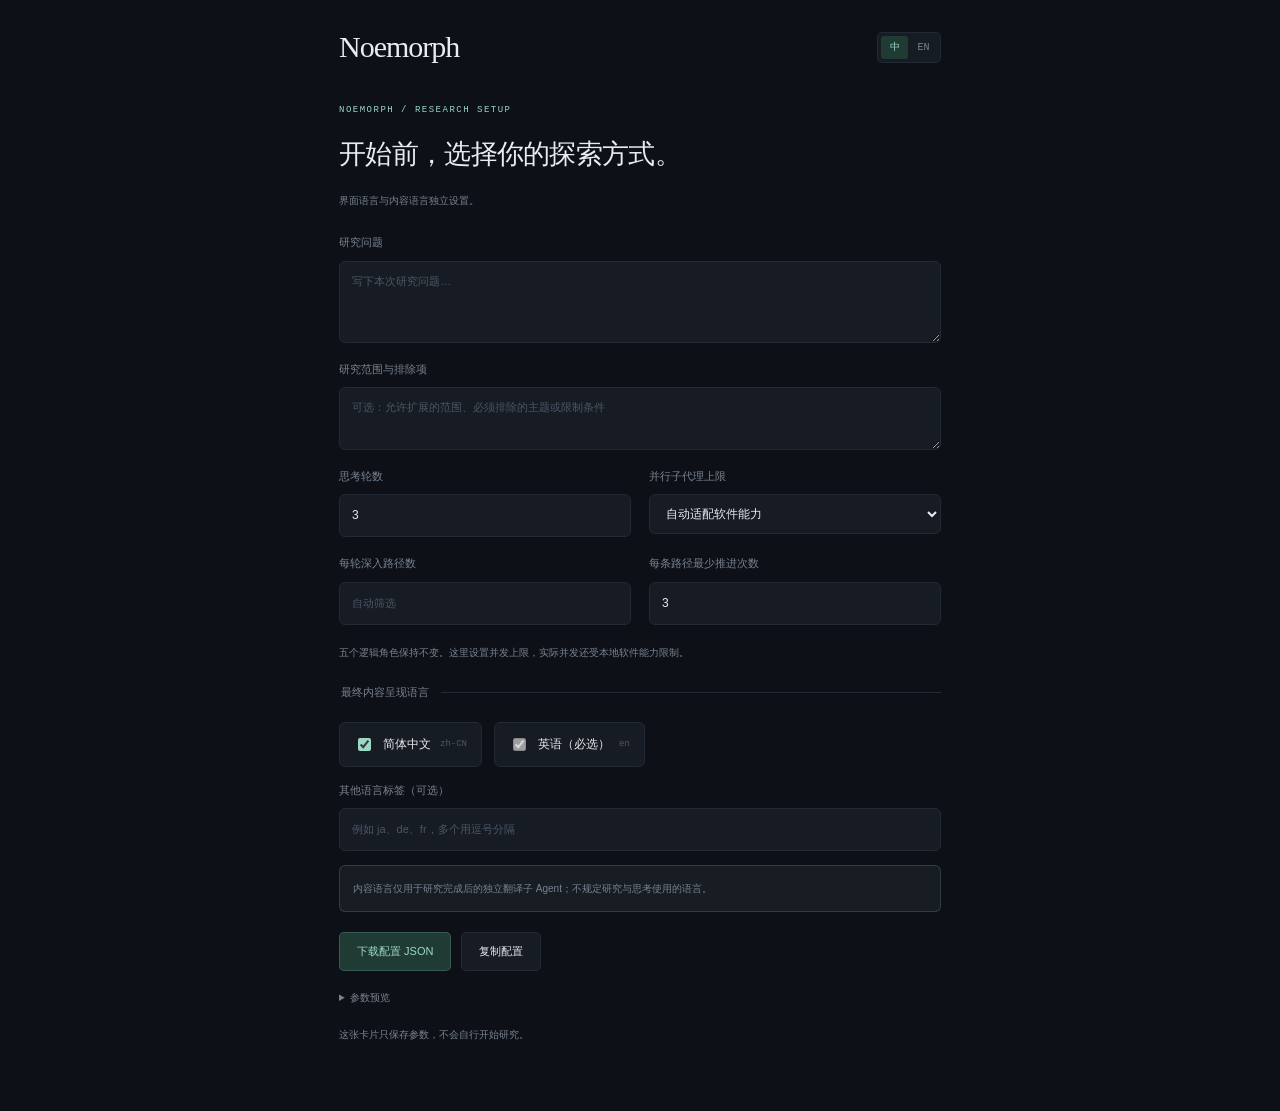
==== commit cbd278b4: "Fix map wheel zoom and require complete English graph delivery Batch wheel camera updates, handle ma" ====
--- a/examples/run-card.html
+++ b/examples/run-card.html
@@ -28,10 +28,12 @@
 (function (root, factory) {
   const api = factory();
   if (typeof module === 'object' && module.exports) module.exports = api;
-  else root.SocratesI18n = api;
+  else root.NoemorphI18n = api;
 })(typeof globalThis !== 'undefined' ? globalThis : this, function () {
   'use strict';
   const pairs = [
+    ['英语（必选）','English (required)'],
+    ['图谱缺少完整语言版本：{languages}。请生成并导入翻译。','Complete graph language versions are missing: {languages}. Generate and import the translations.'],
     ['研究范围与排除项','Scope and exclusions'],['可选：允许扩展的范围、必须排除的主题或限制条件','Optional: allowed expansion, excluded topics, or constraints'],
     ['Noemorph 首页','Noemorph home'],['中文界面','Chinese interface'],['工作空间','Workspace'],['知识图谱','Knowledge map'],['知识探索地图','Knowledge atlas'],
     ['每一个发现，','Every discovery,'],['都是新的起点。','a new beginning.'],
@@ -150,9 +152,9 @@
 });
 </script><script>/* A host-neutral parameter card. Saves configuration; never starts research. */
 (function (root, factory) {
-  const api = factory(root.SocratesI18n);
+  const api = factory(root.NoemorphI18n);
   if (typeof module === 'object' && module.exports) module.exports = api;
-  else root.SocratesSettings = api;
+  else root.NoemorphSettings = api;
 })(typeof globalThis !== 'undefined' ? globalThis : this, function (I) {
   'use strict';
   const defaults = { schema_version: 'noemorph-run-config/1.0', question: '', scope: '', macro_rounds: 3,
@@ -169,13 +171,12 @@
     c.question = c.question.trim();
     if (typeof c.scope !== 'string') throw new Error('scope must be text');
     c.scope = c.scope.trim();
-    if (c.schema_version === 'socrates-run-config/1.0') c.schema_version = defaults.schema_version;
     if (!Number.isInteger(c.macro_rounds) || c.macro_rounds < 1 || c.macro_rounds > 1000) throw new Error('轮数必须是 1–1000 的整数。');
     if (c.max_parallel_agents !== null && (!Number.isInteger(c.max_parallel_agents) || c.max_parallel_agents < 1 || c.max_parallel_agents > 5)) throw new Error('并发上限必须是自动或 1–5。');
     if (c.top_n !== null && (!Number.isInteger(c.top_n) || c.top_n < 1 || c.top_n > 20)) throw new Error('深入路径数必须是自动或 1–20。');
     if (!Number.isInteger(c.depth_hops) || c.depth_hops < 3 || c.depth_hops > 20) throw new Error('深度尝试次数必须是 3–20 的整数。');
     if (!Array.isArray(c.presentation_languages) || !c.presentation_languages.length) throw new Error('请至少选择一种最终呈现语言。');
-    c.presentation_languages = [...new Set(c.presentation_languages.map(languageTag))];
+    c.presentation_languages = [...new Set([...c.presentation_languages.map(languageTag), 'en'])];
     if (c.schema_version !== defaults.schema_version || !['zh-CN','en'].includes(c.ui_language) || c.research_language_policy !== 'unconstrained' || c.logical_roles !== 5 || c.breadth_per_role !== 5) throw new Error('Invalid fixed workflow settings.');
     return c;
   }
@@ -209,8 +210,8 @@
     const languages = h('fieldset', { class: 'setting-languages' }, h('legend', {}, '最终内容呈现语言'));
     const checks = {};
     for (const [code, name] of [['zh-CN','简体中文'], ['en','英语']]) {
-      const check = h('input', { type: 'checkbox', value: code, name: 'presentation_language' }); check.checked = c.presentation_languages.includes(code); checks[code] = check;
-      languages.append(h('label', { class: 'language-choice' }, check, h('span', {}, name), h('code', { 'data-i18n-skip': '' }, code)));
+      const check = h('input', { type: 'checkbox', value: code, name: 'presentation_language' }); check.checked = code === 'en' || c.presentation_languages.includes(code); if (code === 'en') check.disabled = true; checks[code] = check;
+      languages.append(h('label', { class: 'language-choice' }, check, h('span', {}, code === 'en' ? '英语（必选）' : name), h('code', { 'data-i18n-skip': '' }, code)));
     }
     const other = h('input', { type: 'text', placeholder: T('例如 ja、de、fr，多个用逗号分隔') }); other.value = c.presentation_languages.filter(code => !checks[code]).join(', ');
     languages.append(field('other_languages','其他语言标签（可选）',other,true));
@@ -250,5 +251,5 @@
   return { defaults, validate, languageTag, mount };
 });
 </script><script>
-(function(){const I=window.SocratesI18n,boot=JSON.parse(document.getElementById('run-card-data').textContent);I.setLanguage(boot.config?.ui_language||'zh-CN');const options=boot.endpoint?{onSubmit:async value=>{const response=await fetch(boot.endpoint,{method:'POST',headers:{'Content-Type':'application/json','X-Noemorph-Token':boot.token},body:JSON.stringify(value)});if(!response.ok)throw new Error(await response.text());}}:{};const card=window.SocratesSettings.mount(document.getElementById('run-settings-root'),boot.config||{},options);function sync(){I.applyStatic(document);document.querySelectorAll('[data-card-lang]').forEach(b=>b.setAttribute('aria-pressed',String(b.dataset.cardLang===I.getLanguage())));card.refresh();}document.querySelectorAll('[data-card-lang]').forEach(button=>button.addEventListener('click',()=>{I.setLanguage(button.dataset.cardLang);sync();}));sync();})();
+(function(){const I=window.NoemorphI18n,boot=JSON.parse(document.getElementById('run-card-data').textContent);I.setLanguage(boot.config?.ui_language||'zh-CN');const options=boot.endpoint?{onSubmit:async value=>{const response=await fetch(boot.endpoint,{method:'POST',headers:{'Content-Type':'application/json','X-Noemorph-Token':boot.token},body:JSON.stringify(value)});if(!response.ok)throw new Error(await response.text());}}:{};const card=window.NoemorphSettings.mount(document.getElementById('run-settings-root'),boot.config||{},options);function sync(){I.applyStatic(document);document.querySelectorAll('[data-card-lang]').forEach(b=>b.setAttribute('aria-pressed',String(b.dataset.cardLang===I.getLanguage())));card.refresh();}document.querySelectorAll('[data-card-lang]').forEach(button=>button.addEventListener('click',()=>{I.setLanguage(button.dataset.cardLang);sync();}));sync();})();
 </script></body></html>
